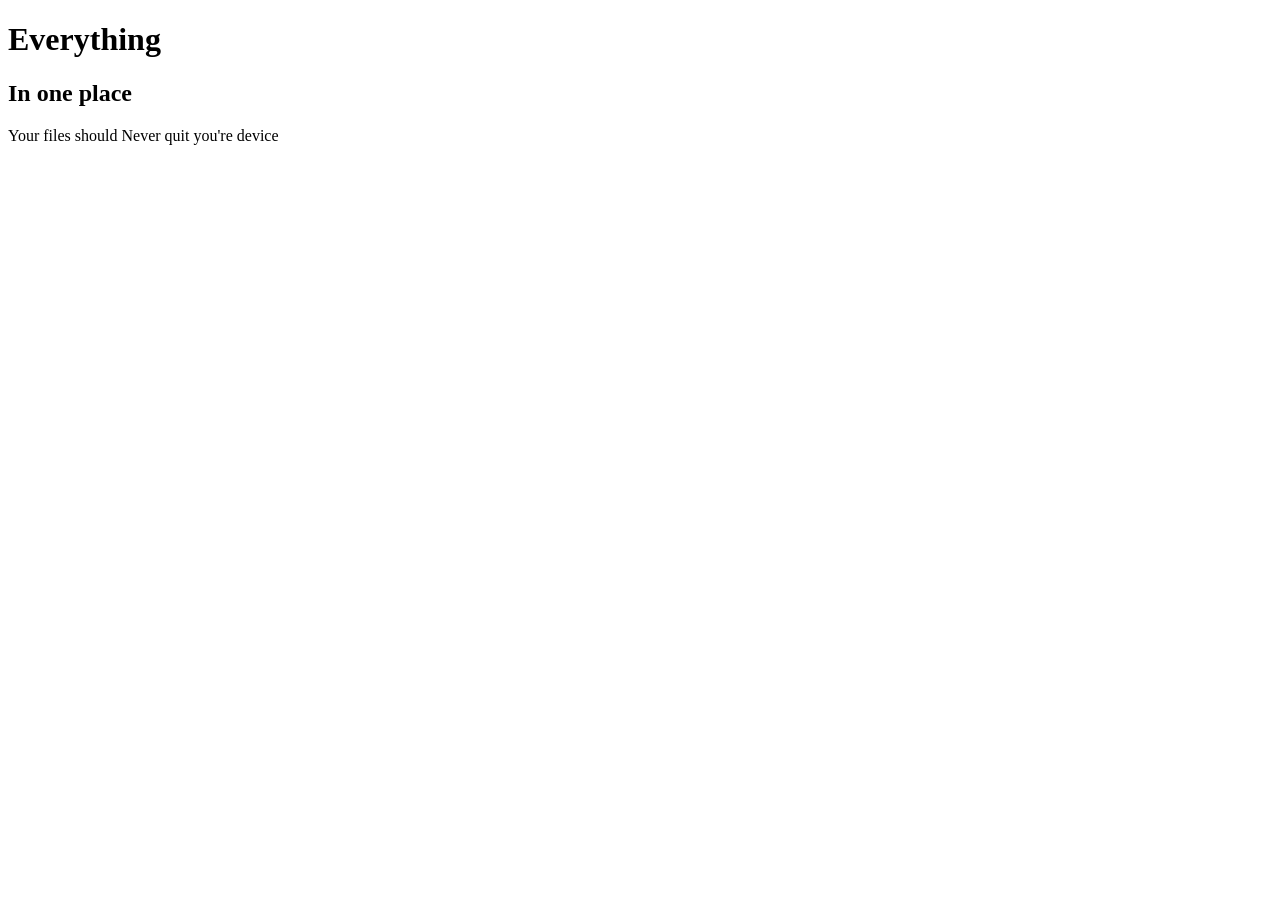
==== index.html @ f99525e3 "first" ====
<!DOCTYPE html>
<html lang="en">
<head>
    <meta charset="UTF-8">
    <meta name="viewport" content="width=device-width, initial-scale=1.0">
    <title>LocalAll</title>
    <link rel="stylesheet" href="assets/css/styles.css">
</head>
<body>
    <div id="hero">
        <h1>Everything</h1>
        <h2>In one place</h2>
        <p>Your files should Never quit you're device</p>
    </div>
</body>
<script src="assets/js/script.js"></script>
</html>
---- assets/css/styles.css ----
:root {
    --bg: #f4efe9;
    --txt: #1f1d1b;
}

[data-theme="dark"] {
    --bg: #121212;
    --txt: #f4efe9;
}
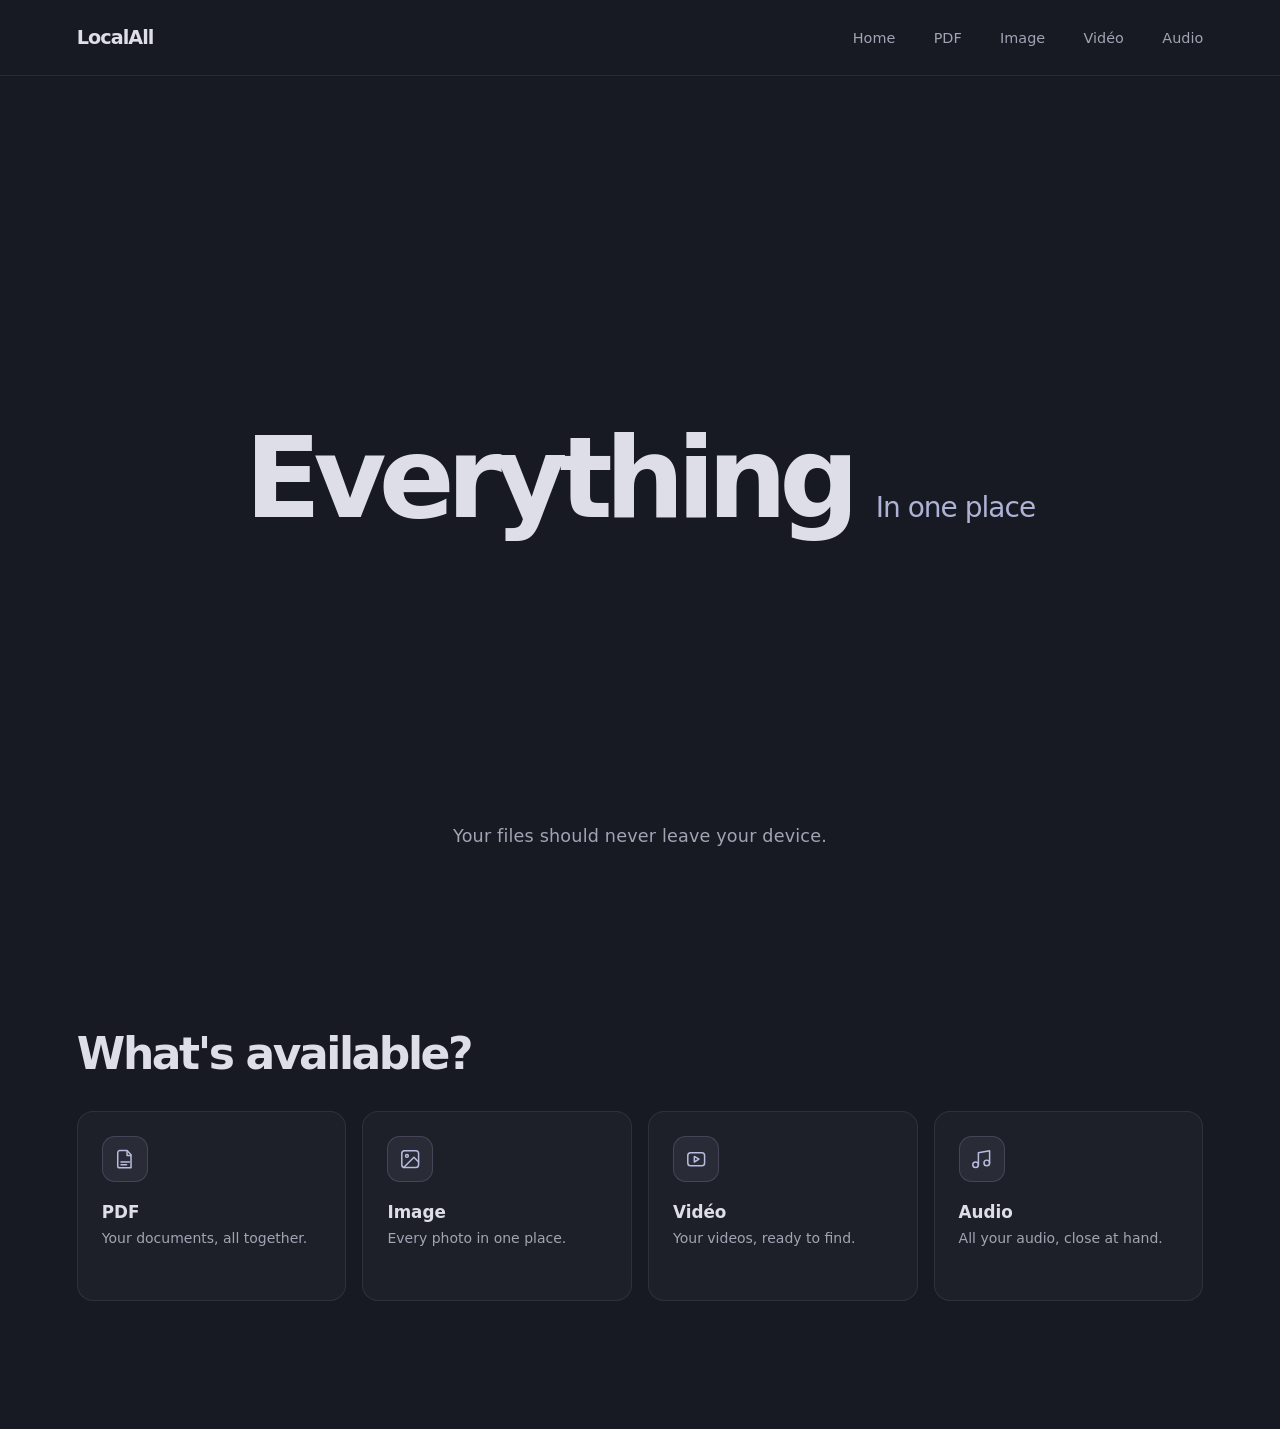
==== commit 0243d558: "added css categories" ====
--- a/index.html
+++ b/index.html
@@ -7,11 +7,74 @@
     <link rel="stylesheet" href="assets/css/styles.css">
 </head>
 <body>
-    <div id="hero">
-        <h1>Everything</h1>
-        <h2>In one place</h2>
-        <p>Your files should Never quit you're device</p>
-    </div>
+    <header class="site-header">
+        <a class="brand" href="#hero" aria-label="LocalAll home">LocalAll</a>
+        <nav aria-label="Main navigation">
+            <a href="#hero">Home</a>
+            <a href="category/pdf/">PDF</a>
+            <a href="category/image/">Image</a>
+            <a href="category/video/">Vidéo</a>
+            <a href="category/audio/">Audio</a>
+        </nav>
+    </header>
+    <main>
+        <section id="hero">
+            <div class="hero-title">
+                <h1>Everything</h1>
+                <h2>In one place</h2>
+            </div>
+            <p>Your files should never leave your device.</p>
+        </section>
+        <section class="file-categories" aria-labelledby="categories-title">
+            <div class="categories-heading reveal">
+                <h2 id="categories-title">What's available?</h2>
+            </div>
+            <div class="category-grid">
+                <a class="category-card reveal" id="pdf" href="category/pdf/">
+                    <div class="category-icon" aria-hidden="true">
+                        <svg viewBox="0 0 24 24" fill="none">
+                            <path d="M6 2.75h8l4.25 4.5v14H6a2 2 0 0 1-2-2v-14a2.5 2.5 0 0 1 2-2.5Z" />
+                            <path d="M14 3v5h4M7.5 15h9M7.5 18h6" />
+                        </svg>
+                    </div>
+                    <h3>PDF</h3>
+                    <p>Your documents, all together.</p>
+                </a>
+                <a class="category-card reveal" id="image" href="category/image/">
+                    <div class="category-icon" aria-hidden="true">
+                        <svg viewBox="0 0 24 24" fill="none">
+                            <rect x="3" y="3" width="18" height="18" rx="3" />
+                            <circle cx="8.5" cy="8.5" r="1.5" />
+                            <path d="m21 15-5-5L5 21" />
+                        </svg>
+                    </div>
+                    <h3>Image</h3>
+                    <p>Every photo in one place.</p>
+                </a>
+                <a class="category-card reveal" id="video" href="category/video/">
+                    <div class="category-icon" aria-hidden="true">
+                        <svg viewBox="0 0 24 24" fill="none">
+                            <rect x="3" y="5" width="18" height="14" rx="3" />
+                            <path d="m10 9 5 3-5 3V9Z" />
+                        </svg>
+                    </div>
+                    <h3>Vidéo</h3>
+                    <p>Your videos, ready to find.</p>
+                </a>
+                <a class="category-card reveal" id="audio" href="category/audio/">
+                    <div class="category-icon" aria-hidden="true">
+                        <svg viewBox="0 0 24 24" fill="none">
+                            <path d="M9 18V5l12-2v13" />
+                            <circle cx="6" cy="18" r="3" />
+                            <circle cx="18" cy="16" r="3" />
+                        </svg>
+                    </div>
+                    <h3>Audio</h3>
+                    <p>All your audio, close at hand.</p>
+                </a>
+            </div>
+        </section>
+    </main>
+    <script src="assets/js/script.js"></script>
 </body>
-<script src="assets/js/script.js"></script>
 </html>
--- a/assets/css/styles.css
+++ b/assets/css/styles.css
@@ -1,9 +1,328 @@
 :root {
+    --bg: #171923;
+    --txt: #dedee8;
+}
+
+[data-theme="light"] {
+
     --bg: #f4efe9;
     --txt: #1f1d1b;
 }
 
-[data-theme="dark"] {
-    --bg: #121212;
-    --txt: #f4efe9;
+body {
+    background-color: var(--bg);
+    color: var(--txt);
+    font-family: Inter, ui-sans-serif, system-ui, -apple-system, BlinkMacSystemFont, "Segoe UI", sans-serif;
+    margin: 0;
+}
+
+.site-header {
+    min-height: 76px;
+    box-sizing: border-box;
+    display: flex;
+    flex-wrap: wrap;
+    align-items: center;
+    justify-content: space-between;
+    gap: 1rem 2rem;
+    padding: 0 clamp(1.5rem, 6vw, 5rem);
+    border-bottom: 1px solid rgb(255 255 255 / 8%);
+}
+
+.brand {
+    color: var(--txt);
+    font-size: 1.2rem;
+    font-weight: 750;
+    letter-spacing: -0.05em;
+    text-decoration: none;
+}
+
+.site-header nav {
+    display: flex;
+    flex-wrap: wrap;
+    align-items: center;
+    justify-content: flex-end;
+    gap: clamp(1.25rem, 3vw, 2.5rem);
+}
+
+.site-header nav a {
+    color: #a2a4b3;
+    font-size: 0.9rem;
+    text-decoration: none;
+    transition: color 160ms ease;
+}
+
+.site-header nav a:hover,
+.site-header nav a:focus-visible {
+    color: var(--txt);
+}
+
+.site-header a:focus-visible {
+    outline: 2px solid #aeb3d5;
+    outline-offset: 4px;
+}
+
+#hero {
+    display: grid;
+    grid-template-rows: 1fr auto;
+    align-items: center;
+    min-height: calc(100vh - 76px);
+    min-height: calc(100svh - 76px);
+    box-sizing: border-box;
+    padding: clamp(2rem, 6vh, 4rem) 1.5rem;
+    text-align: center;
+}
+
+.hero-title {
+    display: flex;
+    align-items: baseline;
+    justify-content: center;
+    gap: clamp(0.75rem, 2vw, 1.5rem);
+}
+
+.hero-title h1,
+.hero-title h2,
+#hero p {
+    margin: 0;
+}
+
+.hero-title h1 {
+    font-size: clamp(3.25rem, 9vw, 7rem);
+    font-weight: 800;
+    letter-spacing: -0.07em;
+    line-height: 0.9;
+}
+
+.hero-title h2 {
+    font-size: clamp(1.1rem, 2.5vw, 1.75rem);
+    font-weight: 500;
+    letter-spacing: -0.035em;
+    color: #aeb3d5;
+}
+
+#hero p {
+    font-size: clamp(0.9rem, 1.5vw, 1.1rem);
+    letter-spacing: 0.01em;
+    color: #a2a4b3;
+}
+
+.file-categories {
+    max-width: 1200px;
+    margin: 0 auto;
+    padding: clamp(4rem, 10vw, 8rem) clamp(1.5rem, 6vw, 5rem);
+}
+
+.categories-heading {
+    margin-bottom: 2rem;
+}
+
+.categories-heading h2 {
+    margin: 0;
+    font-size: clamp(1.75rem, 4vw, 2.75rem);
+    letter-spacing: -0.055em;
+}
+
+.category-grid {
+    display: grid;
+    grid-template-columns: repeat(4, minmax(0, 1fr));
+    gap: 1rem;
+}
+
+.category-card {
+    display: block;
+    min-height: 190px;
+    box-sizing: border-box;
+    padding: 1.5rem;
+    border: 1px solid rgb(255 255 255 / 8%);
+    border-radius: 1rem;
+    background: rgb(255 255 255 / 3%);
+    color: inherit;
+    text-decoration: none;
+    transition: transform 180ms ease, border-color 180ms ease, background-color 180ms ease;
+}
+
+.category-card:hover,
+.category-card:focus-visible {
+    transform: translateY(-4px);
+    border-color: rgb(174 179 213 / 35%);
+    background: rgb(255 255 255 / 5%);
+}
+
+.category-card:focus-visible {
+    outline: 2px solid #aeb3d5;
+    outline-offset: 4px;
+}
+
+.category-icon {
+    display: grid;
+    width: 2.75rem;
+    height: 2.75rem;
+    margin-bottom: 1.25rem;
+    place-items: center;
+    border: 1px solid rgb(174 179 213 / 20%);
+    border-radius: 0.8rem;
+    background: rgb(174 179 213 / 8%);
+    color: #b8bde0;
+}
+
+.category-icon svg {
+    width: 1.4rem;
+    height: 1.4rem;
+    stroke: currentColor;
+    stroke-linecap: round;
+    stroke-linejoin: round;
+    stroke-width: 1.6;
+}
+
+.category-card h3 {
+    margin: 0 0 0.4rem;
+    font-size: 1.05rem;
+}
+
+.category-card p {
+    margin: 0;
+    color: #a2a4b3;
+    font-size: 0.875rem;
+    line-height: 1.5;
+}
+
+.category-page {
+    display: grid;
+    min-height: calc(100vh - 76px);
+    min-height: calc(100svh - 76px);
+    box-sizing: border-box;
+    align-content: center;
+    justify-items: center;
+    padding: 4rem 1.5rem;
+    text-align: center;
+}
+
+.category-page .category-icon {
+    width: 3.5rem;
+    height: 3.5rem;
+    margin: 0 0 1.5rem;
+}
+
+.category-page .category-icon svg {
+    width: 1.8rem;
+    height: 1.8rem;
+}
+
+.category-page h1 {
+    margin: 0;
+    font-size: clamp(2.75rem, 8vw, 5rem);
+    letter-spacing: -0.065em;
+}
+
+.category-page p {
+    max-width: 34rem;
+    margin: 1rem 0 0;
+    color: #a2a4b3;
+    font-size: 1rem;
+    line-height: 1.7;
+}
+
+.category-page .back-link {
+    margin-top: 2rem;
+    color: #b8bde0;
+    font-size: 0.95rem;
+    text-decoration: none;
+}
+
+.category-page .back-link:hover,
+.category-page .back-link:focus-visible {
+    color: var(--txt);
+}
+
+.js .reveal {
+    opacity: 0;
+    transform: translateY(22px);
+    transition: opacity 550ms ease, transform 550ms ease;
+}
+
+.js .reveal.is-visible {
+    opacity: 1;
+    transform: translateY(0);
+}
+
+.category-card.is-visible:hover,
+.category-card.is-visible:focus-visible {
+    transform: translateY(-4px);
+}
+
+.category-card:nth-child(2) {
+    transition-delay: 80ms;
+}
+
+.category-card:nth-child(3) {
+    transition-delay: 160ms;
+}
+
+.category-card:nth-child(4) {
+    transition-delay: 240ms;
+}
+
+@media (max-width: 600px) {
+    .site-header {
+        justify-content: space-between;
+        padding-top: 1rem;
+        padding-bottom: 1rem;
+    }
+
+    #hero {
+        min-height: calc(100vh - 120px);
+        min-height: calc(100svh - 120px);
+    }
+
+    .category-page {
+        min-height: calc(100vh - 120px);
+        min-height: calc(100svh - 120px);
+    }
+
+    .site-header nav {
+        gap: 0.75rem 1rem;
+    }
+
+    .hero-title {
+        flex-direction: column;
+        align-items: center;
+        gap: 0.6rem;
+    }
+
+    .hero-title h1 {
+        font-size: clamp(3.25rem, 15vw, 5rem);
+    }
+
+    .hero-title h2 {
+        font-size: 1.2rem;
+    }
+
+    .category-grid {
+        grid-template-columns: repeat(2, minmax(0, 1fr));
+    }
+
+    .category-card {
+        min-height: 170px;
+        padding: 1.1rem;
+    }
+}
+
+@media (max-width: 360px) {
+    .category-grid {
+        grid-template-columns: 1fr;
+    }
+}
+
+@media (prefers-reduced-motion: reduce) {
+    *,
+    *::before,
+    *::after {
+        scroll-behavior: auto !important;
+        transition-duration: 0.01ms !important;
+        transition-delay: 0ms !important;
+    }
+
+    .js .reveal {
+        opacity: 1;
+        transform: none;
+    }
 }
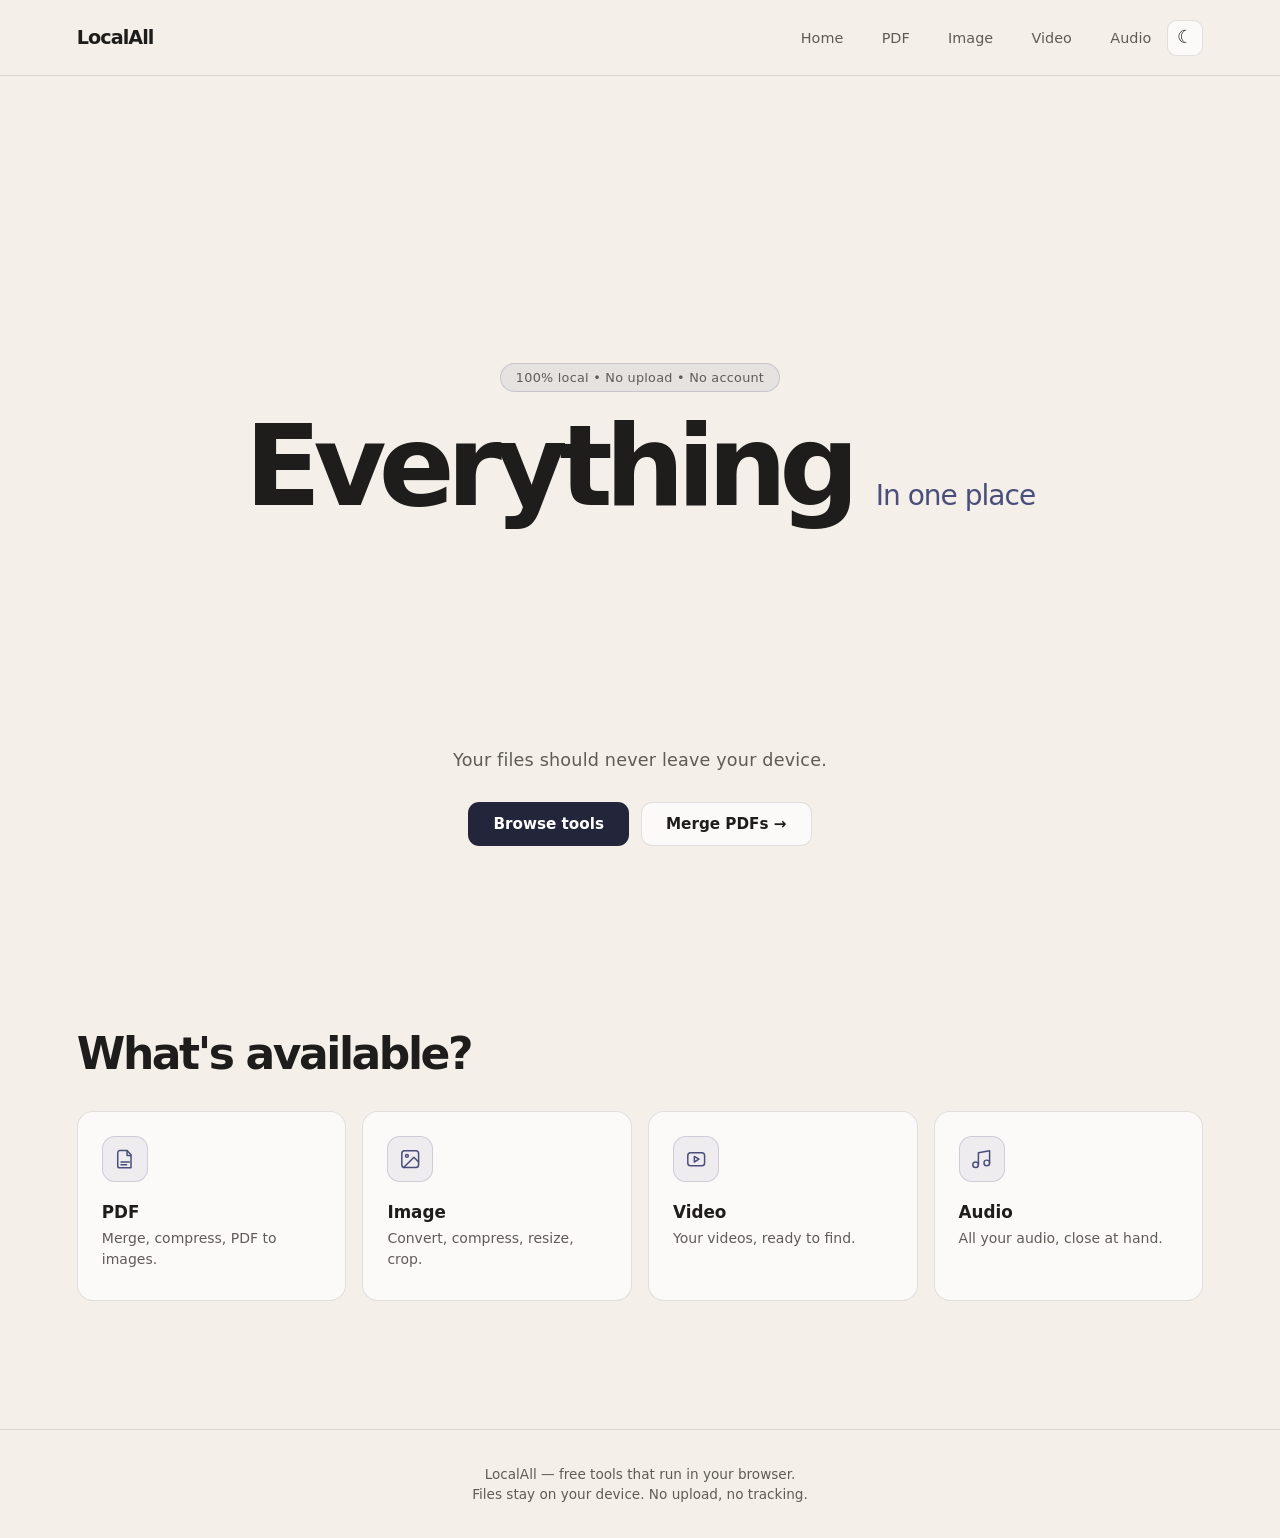
==== commit 5ccd7753: "do i really need to explain it ?" ====
--- a/index.html
+++ b/index.html
@@ -1,29 +1,52 @@
 <!DOCTYPE html>
-<html lang="en">
+<html lang="en" data-theme="dark">
 <head>
     <meta charset="UTF-8">
     <meta name="viewport" content="width=device-width, initial-scale=1.0">
-    <title>LocalAll</title>
+    <title>LocalAll — Free local file tools, private by design</title>
+    <meta name="description" content="LocalAll offers free file tools that run 100% in your browser. Merge PDFs and more. Your files never leave your device.">
+    <meta name="theme-color" content="#171923" media="(prefers-color-scheme: dark)">
+    <meta name="theme-color" content="#f4efe9" media="(prefers-color-scheme: light)">
+    <meta property="og:title" content="LocalAll — Everything in one place">
+    <meta property="og:description" content="Free local file tools. Your files never leave your device.">
+    <meta property="og:type" content="website">
+    <meta name="twitter:card" content="summary">
+    <meta name="twitter:title" content="LocalAll — Free local file tools">
+    <meta name="twitter:description" content="Merge PDFs locally. No upload, no account.">
+    <link rel="icon" type="image/svg+xml" href="assets/favicon.svg">
     <link rel="stylesheet" href="assets/css/styles.css">
 </head>
 <body>
+    <a class="skip-link" href="#categories-title">Skip to tools</a>
     <header class="site-header">
         <a class="brand" href="#hero" aria-label="LocalAll home">LocalAll</a>
-        <nav aria-label="Main navigation">
-            <a href="#hero">Home</a>
-            <a href="category/pdf/">PDF</a>
-            <a href="category/image/">Image</a>
-            <a href="category/video/">Vidéo</a>
-            <a href="category/audio/">Audio</a>
-        </nav>
+        <div class="header-actions">
+            <nav aria-label="Main navigation">
+                <a href="#hero" aria-current="page">Home</a>
+                <a href="category/pdf/">PDF</a>
+                <a href="category/image/">Image</a>
+                <a href="category/video/">Video</a>
+                <a href="category/audio/">Audio</a>
+            </nav>
+            <button class="theme-toggle" type="button" data-theme-toggle aria-pressed="false" aria-label="Switch to light theme">☀</button>
+        </div>
     </header>
     <main>
         <section id="hero">
-            <div class="hero-title">
-                <h1>Everything</h1>
-                <h2>In one place</h2>
+            <div>
+                <span class="hero-badge">100% local • No upload • No account</span>
+                <div class="hero-title">
+                    <h1>Everything</h1>
+                    <h2>In one place</h2>
+                </div>
             </div>
-            <p>Your files should never leave your device.</p>
+            <div>
+                <p>Your files should never leave your device.</p>
+                <div class="hero-actions">
+                    <a class="hero-cta hero-cta-primary" href="#categories-title">Browse tools</a>
+                    <a class="hero-cta hero-cta-secondary" href="category/pdf/tools/">Merge PDFs →</a>
+                </div>
+            </div>
         </section>
         <section class="file-categories" aria-labelledby="categories-title">
             <div class="categories-heading reveal">
@@ -38,7 +61,7 @@
                         </svg>
                     </div>
                     <h3>PDF</h3>
-                    <p>Your documents, all together.</p>
+                    <p>Merge, compress, PDF to images.</p>
                 </a>
                 <a class="category-card reveal" id="image" href="category/image/">
                     <div class="category-icon" aria-hidden="true">
@@ -49,7 +72,7 @@
                         </svg>
                     </div>
                     <h3>Image</h3>
-                    <p>Every photo in one place.</p>
+                    <p>Convert, compress, resize, crop.</p>
                 </a>
                 <a class="category-card reveal" id="video" href="category/video/">
                     <div class="category-icon" aria-hidden="true">
@@ -58,7 +81,7 @@
                             <path d="m10 9 5 3-5 3V9Z" />
                         </svg>
                     </div>
-                    <h3>Vidéo</h3>
+                    <h3>Video</h3>
                     <p>Your videos, ready to find.</p>
                 </a>
                 <a class="category-card reveal" id="audio" href="category/audio/">
@@ -75,6 +98,10 @@
             </div>
         </section>
     </main>
-    <script src="assets/js/script.js"></script>
+    <footer class="site-footer">
+        <p>LocalAll — free tools that run in your browser.</p>
+        <p>Files stay on your device. No upload, no tracking.</p>
+    </footer>
+    <script src="assets/js/script.js" defer></script>
 </body>
-</html>+</html>
--- a/assets/css/styles.css
+++ b/assets/css/styles.css
@@ -1,12 +1,45 @@
 :root {
     --bg: #171923;
     --txt: #dedee8;
+    --muted: #a2a4b3;
+    --muted-2: #777987;
+    --accent: #aeb3d5;
+    --accent-soft: #b8bde0;
+    --border: rgb(255 255 255 / 8%);
+    --border-strong: rgb(174 179 213 / 35%);
+    --card-bg: rgb(255 255 255 / 3%);
+    --card-bg-hover: rgb(255 255 255 / 5%);
+    --icon-bg: rgb(174 179 213 / 8%);
+    --icon-border: rgb(174 179 213 / 20%);
+    --workspace-bg: #12131a;
+    --preview-bg: #2a2b34;
+    --error: #ff9eaa;
+    --focus-ring: #aeb3d5;
+    --btn-primary-bg: #aeb3d5;
+    --btn-primary-txt: #171923;
+    color-scheme: dark;
 }
 
 [data-theme="light"] {
-
     --bg: #f4efe9;
     --txt: #1f1d1b;
+    --muted: #5f5b57;
+    --muted-2: #8a867f;
+    --accent: #4a4e7a;
+    --accent-soft: #4a4e7a;
+    --border: rgb(31 29 27 / 12%);
+    --border-strong: rgb(74 78 122 / 35%);
+    --card-bg: rgb(255 255 255 / 70%);
+    --card-bg-hover: #ffffff;
+    --icon-bg: rgb(74 78 122 / 8%);
+    --icon-border: rgb(74 78 122 / 20%);
+    --workspace-bg: #ffffff;
+    --preview-bg: #e9e6e0;
+    --error: #b4232f;
+    --focus-ring: #4a4e7a;
+    --btn-primary-bg: #23253a;
+    --btn-primary-txt: #ffffff;
+    color-scheme: light;
 }
 
 body {
@@ -25,7 +58,7 @@
     justify-content: space-between;
     gap: 1rem 2rem;
     padding: 0 clamp(1.5rem, 6vw, 5rem);
-    border-bottom: 1px solid rgb(255 255 255 / 8%);
+    border-bottom: 1px solid var(--border);
 }
 
 .brand {
@@ -45,7 +78,7 @@
 }
 
 .site-header nav a {
-    color: #a2a4b3;
+    color: var(--muted);
     font-size: 0.9rem;
     text-decoration: none;
     transition: color 160ms ease;
@@ -57,7 +90,7 @@
 }
 
 .site-header a:focus-visible {
-    outline: 2px solid #aeb3d5;
+    outline: 2px solid var(--focus-ring);
     outline-offset: 4px;
 }
 
@@ -96,13 +129,13 @@
     font-size: clamp(1.1rem, 2.5vw, 1.75rem);
     font-weight: 500;
     letter-spacing: -0.035em;
-    color: #aeb3d5;
+    color: var(--accent);
 }
 
 #hero p {
     font-size: clamp(0.9rem, 1.5vw, 1.1rem);
     letter-spacing: 0.01em;
-    color: #a2a4b3;
+    color: var(--muted);
 }
 
 .file-categories {
@@ -132,9 +165,9 @@
     min-height: 190px;
     box-sizing: border-box;
     padding: 1.5rem;
-    border: 1px solid rgb(255 255 255 / 8%);
+    border: 1px solid var(--border);
     border-radius: 1rem;
-    background: rgb(255 255 255 / 3%);
+    background: var(--card-bg);
     color: inherit;
     text-decoration: none;
     transition: transform 180ms ease, border-color 180ms ease, background-color 180ms ease;
@@ -143,12 +176,12 @@
 .category-card:hover,
 .category-card:focus-visible {
     transform: translateY(-4px);
-    border-color: rgb(174 179 213 / 35%);
-    background: rgb(255 255 255 / 5%);
+    border-color: var(--border-strong);
+    background: var(--card-bg-hover);
 }
 
 .category-card:focus-visible {
-    outline: 2px solid #aeb3d5;
+    outline: 2px solid var(--focus-ring);
     outline-offset: 4px;
 }
 
@@ -158,10 +191,10 @@
     height: 2.75rem;
     margin-bottom: 1.25rem;
     place-items: center;
-    border: 1px solid rgb(174 179 213 / 20%);
+    border: 1px solid var(--icon-border);
     border-radius: 0.8rem;
-    background: rgb(174 179 213 / 8%);
-    color: #b8bde0;
+    background: var(--icon-bg);
+    color: var(--accent-soft);
 }
 
 .category-icon svg {
@@ -180,7 +213,7 @@
 
 .category-card p {
     margin: 0;
-    color: #a2a4b3;
+    color: var(--muted);
     font-size: 0.875rem;
     line-height: 1.5;
 }
@@ -216,14 +249,14 @@
 .category-page p {
     max-width: 34rem;
     margin: 1rem 0 0;
-    color: #a2a4b3;
+    color: var(--muted);
     font-size: 1rem;
     line-height: 1.7;
 }
 
 .category-page .back-link {
     margin-top: 2rem;
-    color: #b8bde0;
+    color: var(--accent-soft);
     font-size: 0.95rem;
     text-decoration: none;
 }
@@ -231,6 +264,643 @@
 .category-page .back-link:hover,
 .category-page .back-link:focus-visible {
     color: var(--txt);
+}
+
+.pdf-tools-page {
+    max-width: 1100px;
+    min-height: calc(100vh - 76px);
+    min-height: calc(100svh - 76px);
+    box-sizing: border-box;
+    margin: 0 auto;
+    padding: clamp(2rem, 5vw, 4rem) clamp(1.25rem, 5vw, 3rem);
+}
+
+.pdf-tools-page > .tool-back-link {
+    margin-bottom: 2rem;
+}
+
+.pdf-tools-page .categories-heading {
+    margin-bottom: 2rem;
+}
+
+.pdf-tools-page .categories-heading h1 {
+    margin: 0;
+    font-size: clamp(2.25rem, 5vw, 3.5rem);
+    letter-spacing: -0.06em;
+}
+
+.pdf-tools-grid {
+    display: grid;
+    grid-template-columns: repeat(auto-fit, minmax(min(100%, 250px), 1fr));
+    gap: 1rem;
+}
+
+.pdf-tool-card {
+    position: relative;
+    display: block;
+    min-height: 190px;
+    box-sizing: border-box;
+    padding: 1.5rem;
+    border: 1px solid var(--border);
+    border-radius: 1rem;
+    background: var(--card-bg);
+    color: inherit;
+    text-decoration: none;
+    transition: transform 180ms ease, border-color 180ms ease, background-color 180ms ease;
+}
+
+.pdf-tool-card:hover,
+.pdf-tool-card:focus-visible {
+    transform: translateY(-4px);
+    border-color: var(--border-strong);
+    background: var(--card-bg-hover);
+}
+
+.pdf-tool-card:focus-visible {
+    outline: 2px solid var(--focus-ring);
+    outline-offset: 4px;
+}
+
+.pdf-tool-card .category-icon {
+    margin-bottom: 1.25rem;
+}
+
+.pdf-tool-card h2 {
+    margin: 0 0 0.4rem;
+    font-size: 1.05rem;
+}
+
+.pdf-tool-card p {
+    margin: 0;
+    color: var(--muted);
+    font-size: 0.875rem;
+    line-height: 1.5;
+}
+
+.pdf-tool-card-arrow {
+    position: absolute;
+    top: 1.5rem;
+    right: 1.5rem;
+    color: var(--accent);
+    font-size: 1.1rem;
+}
+
+.pdf-tool-page {
+    max-width: 1180px;
+    min-height: calc(100vh - 76px);
+    min-height: calc(100svh - 76px);
+    box-sizing: border-box;
+    margin: 0 auto;
+    padding: clamp(2rem, 5vw, 4rem) clamp(1.25rem, 5vw, 3rem);
+}
+
+.tool-heading {
+    margin-bottom: 2rem;
+}
+
+.tool-back-link {
+    display: inline-block;
+    margin-bottom: 2rem;
+    color: var(--muted);
+    font-size: 0.9rem;
+    text-decoration: none;
+}
+
+.tool-back-link:hover,
+.tool-back-link:focus-visible {
+    color: var(--txt);
+}
+
+.tool-eyebrow {
+    margin: 0 0 0.6rem;
+    color: var(--accent);
+    font-size: 0.75rem;
+    font-weight: 700;
+    letter-spacing: 0.16em;
+}
+
+.tool-heading h1 {
+    margin: 0;
+    font-size: clamp(2.25rem, 5vw, 3.5rem);
+    letter-spacing: -0.06em;
+}
+
+.tool-description {
+    margin: 0.75rem 0 0;
+    color: var(--muted);
+    line-height: 1.6;
+}
+
+.visually-hidden {
+    position: absolute;
+    width: 1px;
+    height: 1px;
+    overflow: hidden;
+    clip: rect(0, 0, 0, 0);
+    white-space: nowrap;
+    clip-path: inset(50%);
+}
+
+.pdf-workspace {
+    min-height: 450px;
+    overflow: hidden;
+    border: 1px solid var(--border);
+    border-radius: 1rem;
+    background: var(--workspace-bg);
+}
+
+.pdf-dropzone {
+    min-height: 450px;
+    box-sizing: border-box;
+    display: flex;
+    flex-direction: column;
+    align-items: center;
+    justify-content: center;
+    padding: 2rem;
+    border: 2px dashed var(--icon-border);
+    border-radius: inherit;
+    text-align: center;
+    transition: border-color 160ms ease, background-color 160ms ease;
+    cursor: pointer;
+}
+
+.pdf-dropzone:focus-visible,
+.pdf-dropzone.is-dragging {
+    border-color: var(--accent);
+    outline: none;
+    background: var(--icon-bg);
+}
+
+.dropzone-icon {
+    display: grid;
+    width: 3.5rem;
+    height: 3.5rem;
+    margin-bottom: 1rem;
+    place-items: center;
+    border: 1px solid var(--icon-border);
+    border-radius: 1rem;
+    color: var(--accent-soft);
+    font-size: 2rem;
+}
+
+.pdf-dropzone h2 {
+    margin: 0;
+    font-size: 1.2rem;
+}
+
+.pdf-dropzone p {
+    margin: 0.5rem 0 1.25rem;
+    color: var(--muted);
+    font-size: 0.9rem;
+}
+
+.dropzone-hint {
+    margin-top: 1rem;
+    color: var(--muted-2);
+    font-size: 0.8rem;
+}
+
+.button {
+    min-height: 42px;
+    box-sizing: border-box;
+    padding: 0.65rem 1rem;
+    border: 1px solid transparent;
+    border-radius: 0.65rem;
+    font: inherit;
+    font-size: 0.9rem;
+    font-weight: 600;
+    cursor: pointer;
+    transition: background-color 160ms ease, border-color 160ms ease, opacity 160ms ease;
+}
+
+.button:focus-visible,
+.add-pdf-button:focus-visible,
+.preview-add-button:focus-visible,
+.pdf-file-actions button:focus-visible {
+    outline: 2px solid var(--focus-ring);
+    outline-offset: 3px;
+}
+
+.button-secondary,
+.button-add {
+    border-color: var(--border);
+    background: var(--card-bg);
+    color: var(--txt);
+}
+
+.button-secondary:hover,
+.button-add:hover {
+    border-color: var(--border-strong);
+    background: var(--card-bg-hover);
+}
+
+.pdf-editor {
+    min-height: 450px;
+    display: grid;
+    grid-template-columns: 220px minmax(0, 1fr);
+}
+
+.pdf-sidebar {
+    display: flex;
+    min-height: 450px;
+    flex-direction: column;
+    padding: 1rem;
+    border-right: 1px solid var(--border);
+}
+
+.pdf-sidebar-heading,
+.preview-toolbar {
+    display: flex;
+    align-items: center;
+    justify-content: space-between;
+    gap: 0.75rem;
+}
+
+.pdf-sidebar-heading {
+    margin-bottom: 1rem;
+}
+
+.pdf-sidebar-heading h2 {
+    margin: 0;
+    font-size: 0.95rem;
+}
+
+#pdf-count {
+    margin-left: 0.25rem;
+    color: var(--muted);
+    font-size: 0.8rem;
+    font-weight: 400;
+}
+
+.add-pdf-button {
+    width: 32px;
+    height: 32px;
+    border: 1px solid var(--border);
+    border-radius: 0.55rem;
+    background: var(--card-bg);
+    color: var(--txt);
+    font-size: 1.25rem;
+    cursor: pointer;
+}
+
+.pdf-file-list {
+    display: grid;
+    align-content: start;
+    gap: 0.65rem;
+    flex: 1;
+    overflow-y: auto;
+    margin: 0;
+    padding: 0;
+    list-style: none;
+}
+
+.pdf-file-item {
+    position: relative;
+    display: flex;
+    flex-direction: column;
+    gap: 0.4rem;
+    min-width: 0;
+    padding: 0.55rem;
+    border: 1px solid transparent;
+    border-radius: 0.7rem;
+    cursor: pointer;
+}
+
+.pdf-file-select {
+    display: grid;
+    width: 100%;
+    grid-template-columns: 48px minmax(0, 1fr);
+    align-items: center;
+    gap: 0.65rem;
+    padding: 0;
+    border: 0;
+    background: transparent;
+    color: inherit;
+    text-align: left;
+    cursor: pointer;
+}
+
+.pdf-file-select:focus-visible {
+    outline: 2px solid var(--focus-ring);
+    outline-offset: 3px;
+}
+
+.pdf-file-item.is-selected {
+    border-color: var(--border-strong);
+    background: var(--icon-bg);
+}
+
+.pdf-mini-preview {
+    display: flex;
+    width: 48px;
+    height: 62px;
+    flex-direction: column;
+    align-items: center;
+    justify-content: center;
+    gap: 0.3rem;
+    border-radius: 0.35rem;
+    background: #e4e5ed;
+    color: #292b38;
+}
+
+.pdf-mini-preview span {
+    font-size: 0.58rem;
+    font-weight: 800;
+    letter-spacing: 0.06em;
+}
+
+.pdf-mini-preview i {
+    width: 25px;
+    height: 1px;
+    background: #9a9baa;
+    box-shadow: 0 5px #9a9baa, 0 10px #9a9baa;
+}
+
+.pdf-file-details {
+    min-width: 0;
+}
+
+.pdf-file-name {
+    display: block;
+    overflow: hidden;
+    color: var(--txt);
+    font-size: 0.75rem;
+    font-weight: 600;
+    text-overflow: ellipsis;
+    white-space: nowrap;
+}
+
+.pdf-file-size {
+    display: block;
+    margin-top: 0.3rem;
+    color: var(--muted);
+    font-size: 0.68rem;
+}
+
+.pdf-file-actions {
+    display: flex;
+    justify-content: flex-end;
+    gap: 0.2rem;
+}
+
+.pdf-file-actions button {
+    display: grid;
+    width: 22px;
+    height: 22px;
+    padding: 0;
+    place-items: center;
+    border: 1px solid var(--border);
+    border-radius: 0.35rem;
+    background: var(--card-bg);
+    color: var(--muted);
+    font-size: 0.75rem;
+    cursor: pointer;
+}
+
+.pdf-file-actions button:disabled {
+    opacity: 0.35;
+    cursor: default;
+}
+
+.button-add {
+    width: 100%;
+    margin-top: 0.85rem;
+}
+
+.pdf-preview {
+    min-width: 0;
+    display: grid;
+    grid-template-rows: 48px minmax(0, 1fr);
+}
+
+.preview-toolbar {
+    padding: 0 1rem;
+    border-bottom: 1px solid var(--border);
+    color: var(--muted);
+    font-size: 0.8rem;
+}
+
+.preview-toolbar span {
+    overflow: hidden;
+    text-overflow: ellipsis;
+    white-space: nowrap;
+}
+
+.preview-add-button {
+    flex: 0 0 auto;
+    padding: 0.45rem 0.65rem;
+    border: 1px solid var(--border);
+    border-radius: 0.5rem;
+    background: var(--card-bg);
+    color: var(--txt);
+    font: inherit;
+    font-size: 0.75rem;
+    cursor: pointer;
+}
+
+.pdf-preview iframe {
+    width: 100%;
+    min-height: 400px;
+    border: 0;
+    background: var(--preview-bg);
+}
+
+.pdf-tool-footer {
+    display: flex;
+    align-items: center;
+    justify-content: space-between;
+    gap: 1rem;
+    padding-top: 1.25rem;
+}
+
+.pdf-status {
+    margin: 0;
+    color: var(--muted);
+    font-size: 0.85rem;
+}
+
+.pdf-status.is-error {
+    color: var(--error);
+}
+
+.button-primary {
+    min-width: 140px;
+    background: var(--btn-primary-bg);
+    color: var(--btn-primary-txt);
+}
+
+.button-primary:hover:not(:disabled) {
+    filter: brightness(1.15);
+}
+
+.button-primary:disabled {
+    opacity: 0.45;
+    cursor: not-allowed;
+}
+
+.tool-controls {
+    display: grid;
+    gap: 0.9rem;
+    margin: 1.25rem 0;
+    padding: 1.1rem 1.25rem;
+    border: 1px solid var(--border);
+    border-radius: 0.9rem;
+    background: var(--card-bg);
+}
+
+.control-row {
+    display: flex;
+    flex-wrap: wrap;
+    align-items: center;
+    gap: 0.6rem 1rem;
+}
+
+.control-row label {
+    min-width: 130px;
+    font-size: 0.85rem;
+    font-weight: 600;
+}
+
+.control-row output {
+    min-width: 52px;
+    text-align: right;
+    font-size: 0.85rem;
+    font-weight: 700;
+    color: var(--accent-soft);
+}
+
+.control-row input[type="range"] {
+    flex: 1;
+    min-width: 140px;
+    accent-color: var(--accent);
+}
+
+.control-row input[type="number"],
+.control-row select {
+    padding: 0.45rem 0.6rem;
+    border: 1px solid var(--border);
+    border-radius: 0.5rem;
+    background: var(--workspace-bg);
+    color: var(--txt);
+    font: inherit;
+    font-size: 0.85rem;
+}
+
+.control-row input[type="number"] {
+    width: 96px;
+}
+
+.control-hint {
+    margin: 0;
+    color: var(--muted);
+    font-size: 0.8rem;
+}
+
+.img-workspace {
+    overflow: hidden;
+    border: 1px solid var(--border);
+    border-radius: 1rem;
+    background: var(--workspace-bg);
+}
+
+.img-stage {
+    display: grid;
+    place-items: center;
+    min-height: 320px;
+    max-height: 70vh;
+    overflow: auto;
+    padding: 1.5rem;
+    background-image: linear-gradient(45deg, rgb(127 127 127 / 12%) 25%, transparent 25%, transparent 75%, rgb(127 127 127 / 12%) 75%), linear-gradient(45deg, rgb(127 127 127 / 12%) 25%, transparent 25%, transparent 75%, rgb(127 127 127 / 12%) 75%);
+    background-size: 22px 22px;
+    background-position: 0 0, 11px 11px;
+}
+
+.img-stage canvas,
+.img-stage img {
+    max-width: 100%;
+    max-height: 60vh;
+    border-radius: 0.5rem;
+    box-shadow: 0 8px 30px rgb(0 0 0 / 35%);
+}
+
+.crop-wrap {
+    position: relative;
+    display: inline-block;
+    line-height: 0;
+    touch-action: none;
+    user-select: none;
+}
+
+.crop-wrap img {
+    display: block;
+    max-width: min(100%, 800px);
+    max-height: 60vh;
+    pointer-events: none;
+}
+
+.crop-rect {
+    position: absolute;
+    border: 2px solid var(--accent);
+    background: rgb(174 179 213 / 15%);
+    box-shadow: 0 0 0 9999px rgb(0 0 0 / 45%);
+    cursor: move;
+}
+
+.img-meta {
+    display: flex;
+    flex-wrap: wrap;
+    gap: 0.5rem 1.5rem;
+    padding: 0.9rem 1.25rem;
+    border-top: 1px solid var(--border);
+    color: var(--muted);
+    font-size: 0.8rem;
+}
+
+.thumb-grid {
+    display: grid;
+    grid-template-columns: repeat(auto-fill, minmax(140px, 1fr));
+    gap: 0.75rem;
+    padding: 1.25rem;
+}
+
+.thumb-card {
+    overflow: hidden;
+    border: 1px solid var(--border);
+    border-radius: 0.7rem;
+    background: var(--card-bg);
+    text-align: center;
+}
+
+.thumb-card img {
+    display: block;
+    width: 100%;
+    height: 110px;
+    object-fit: contain;
+    background: #20212b;
+}
+
+.thumb-card .thumb-name {
+    display: block;
+    overflow: hidden;
+    padding: 0.4rem 0.5rem 0;
+    font-size: 0.7rem;
+    text-overflow: ellipsis;
+    white-space: nowrap;
+}
+
+.thumb-card button {
+    margin: 0.4rem 0.5rem 0.6rem;
+    padding: 0.3rem 0.6rem;
+    border: 1px solid var(--border);
+    border-radius: 0.45rem;
+    background: var(--card-bg-hover);
+    color: var(--txt);
+    font-size: 0.72rem;
+    cursor: pointer;
+}
+
+[hidden] {
+    display: none !important;
 }
 
 .js .reveal {
@@ -259,6 +929,116 @@
 
 .category-card:nth-child(4) {
     transition-delay: 240ms;
+}
+
+.skip-link {
+    position: absolute;
+    top: -100px;
+    left: 1rem;
+    z-index: 100;
+    padding: 0.6rem 1rem;
+    border-radius: 0.5rem;
+    background: var(--btn-primary-bg);
+    color: var(--btn-primary-txt);
+    text-decoration: none;
+    font-weight: 600;
+}
+
+.skip-link:focus {
+    top: 1rem;
+}
+
+.header-actions {
+    display: flex;
+    align-items: center;
+    gap: 1rem;
+}
+
+.theme-toggle {
+    display: grid;
+    width: 36px;
+    height: 36px;
+    place-items: center;
+    border: 1px solid var(--border);
+    border-radius: 0.6rem;
+    background: var(--card-bg);
+    color: var(--txt);
+    font-size: 1.1rem;
+    cursor: pointer;
+    transition: border-color 160ms ease, background-color 160ms ease;
+}
+
+.theme-toggle:hover {
+    border-color: var(--border-strong);
+    background: var(--card-bg-hover);
+}
+
+.theme-toggle:focus-visible {
+    outline: 2px solid var(--focus-ring);
+    outline-offset: 3px;
+}
+
+.hero-badge {
+    display: inline-block;
+    margin-bottom: 1.5rem;
+    padding: 0.4rem 0.9rem;
+    border: 1px solid var(--icon-border);
+    border-radius: 999px;
+    background: var(--icon-bg);
+    color: var(--muted);
+    font-size: 0.8rem;
+    letter-spacing: 0.02em;
+}
+
+.hero-actions {
+    display: flex;
+    flex-wrap: wrap;
+    align-items: center;
+    justify-content: center;
+    gap: 0.75rem;
+    margin-top: 2rem;
+}
+
+.hero-cta {
+    display: inline-block;
+    padding: 0.75rem 1.5rem;
+    border-radius: 0.7rem;
+    text-decoration: none;
+    font-weight: 600;
+    font-size: 0.95rem;
+}
+
+.hero-cta-primary {
+    background: var(--btn-primary-bg);
+    color: var(--btn-primary-txt);
+    border: 1px solid transparent;
+}
+
+.hero-cta-primary:hover {
+    filter: brightness(1.1);
+}
+
+.hero-cta-secondary {
+    border: 1px solid var(--border);
+    background: var(--card-bg);
+    color: var(--txt);
+}
+
+.hero-cta-secondary:hover {
+    border-color: var(--border-strong);
+    background: var(--card-bg-hover);
+}
+
+.site-footer {
+    border-top: 1px solid var(--border);
+    padding: 2rem clamp(1.5rem, 6vw, 5rem);
+    text-align: center;
+    color: var(--muted);
+    font-size: 0.85rem;
+}
+
+.site-footer p {
+    margin: 0.25rem 0;
 }
 
 @media (max-width: 600px) {
@@ -278,6 +1058,62 @@
         min-height: calc(100svh - 120px);
     }
 
+    .pdf-tools-page {
+        min-height: calc(100vh - 120px);
+        min-height: calc(100svh - 120px);
+    }
+
+    .pdf-tool-page {
+        min-height: calc(100vh - 120px);
+        min-height: calc(100svh - 120px);
+    }
+
+    .pdf-editor {
+        grid-template-columns: 1fr;
+    }
+
+    .pdf-sidebar {
+        min-height: 0;
+        padding: 1rem;
+        border-right: 0;
+        border-bottom: 1px solid var(--border);
+    }
+
+    .pdf-file-list {
+        max-height: 220px;
+    }
+
+    .pdf-file-item {
+        padding: 0.55rem;
+    }
+
+    .pdf-file-select {
+        grid-template-columns: 48px minmax(0, 1fr);
+        justify-items: start;
+        gap: 0.65rem;
+    }
+
+    .pdf-file-name {
+        text-align: left;
+    }
+
+    .pdf-file-actions {
+        justify-content: flex-end;
+    }
+
+    .pdf-preview iframe {
+        min-height: 360px;
+    }
+
+    .pdf-tool-footer {
+        align-items: flex-start;
+        flex-direction: column;
+    }
+
+    .button-primary {
+        width: 100%;
+    }
+
     .site-header nav {
         gap: 0.75rem 1rem;
     }
@@ -309,6 +1145,15 @@
 @media (max-width: 360px) {
     .category-grid {
         grid-template-columns: 1fr;
+    }
+
+    .pdf-preview iframe {
+        min-height: 300px;
+    }
+
+    .header-actions {
+        width: 100%;
+        justify-content: space-between;
     }
 }
 
